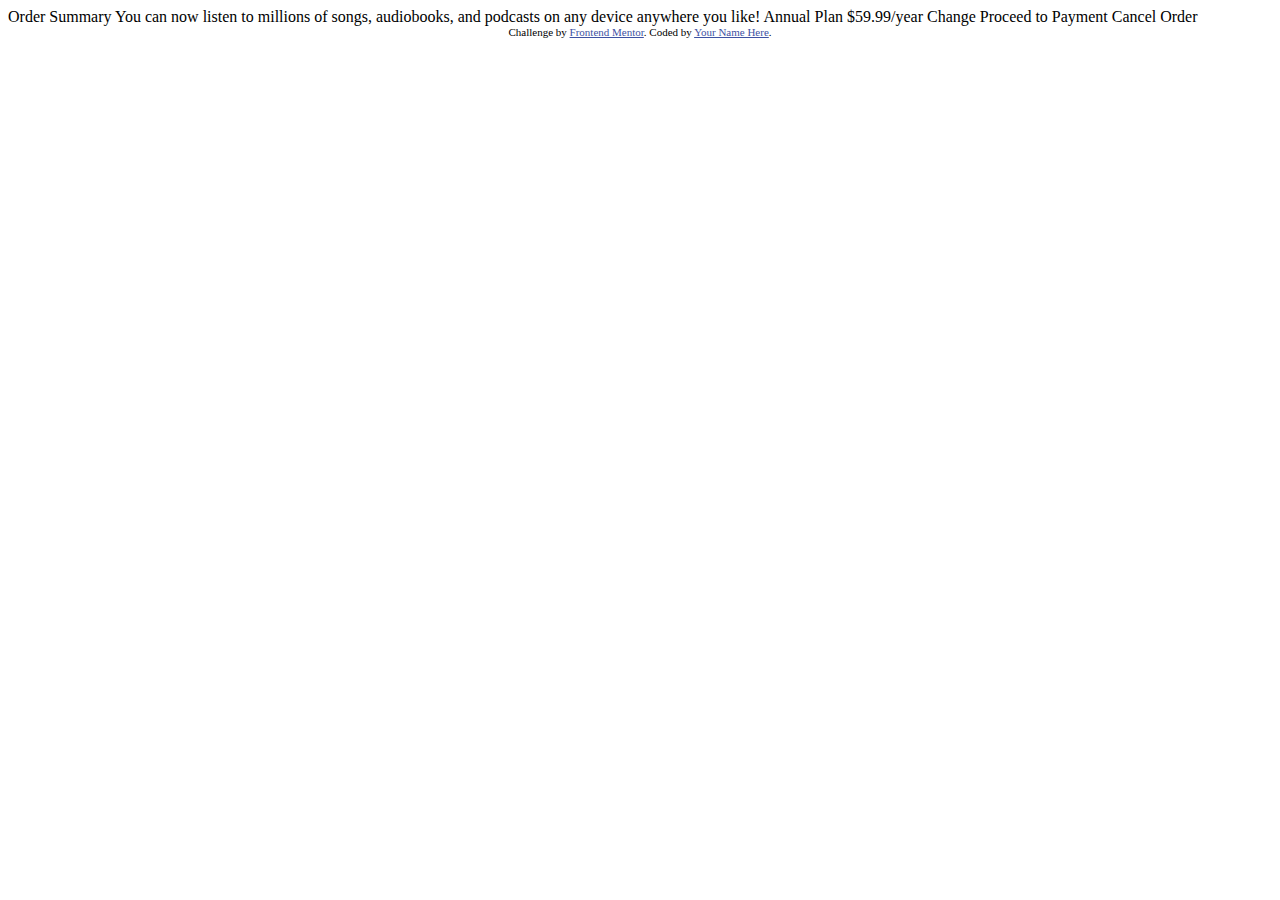
==== order-summary-component/index.html @ 6145dcf3 "Create challengers repo" ====
<!DOCTYPE html>
<html lang="en">
<head>
  <meta charset="UTF-8">
  <meta name="viewport" content="width=device-width, initial-scale=1.0"> <!-- displays site properly based on user's device -->

  <link rel="icon" type="image/png" sizes="32x32" href="./images/favicon-32x32.png">
  
  <title>Frontend Mentor | Order summary card</title>

  <!-- Feel free to remove these styles or customise in your own stylesheet 👍 -->
  <style>
    .attribution { font-size: 11px; text-align: center; }
    .attribution a { color: hsl(228, 45%, 44%); }
  </style>
</head>
<body>

  Order Summary

  You can now listen to millions of songs, audiobooks, and podcasts on any 
  device anywhere you like!

  Annual Plan
  $59.99/year

  Change

  Proceed to Payment
  Cancel Order
  
  <div class="attribution">
    Challenge by <a href="https://www.frontendmentor.io?ref=challenge" target="_blank">Frontend Mentor</a>. 
    Coded by <a href="#">Your Name Here</a>.
  </div>
</body>
</html>
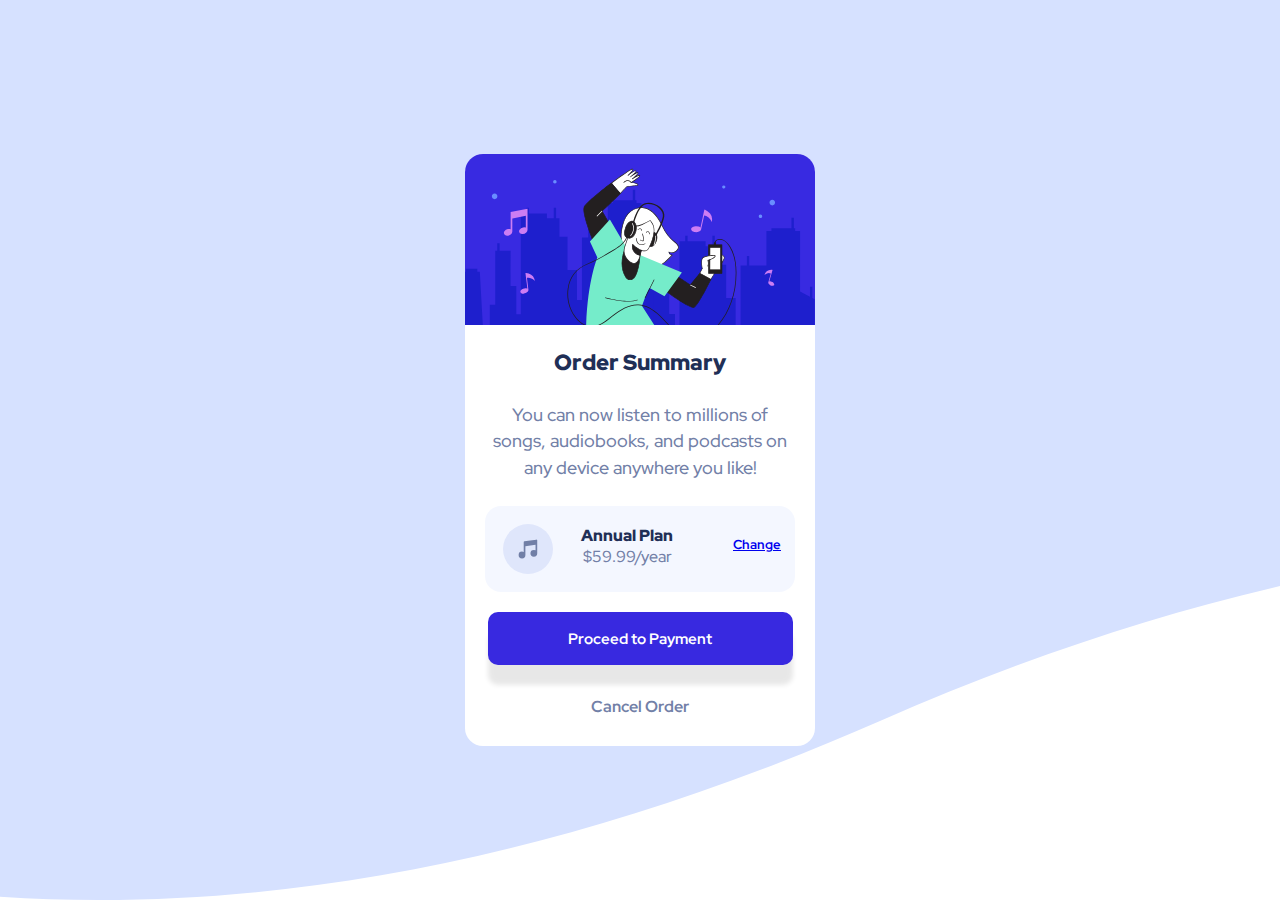
==== commit 78eeead5: "css" ====
--- a/order-summary-component/index.html
+++ b/order-summary-component/index.html
@@ -1,37 +1,36 @@
 <!DOCTYPE html>
 <html lang="en">
+
 <head>
   <meta charset="UTF-8">
-  <meta name="viewport" content="width=device-width, initial-scale=1.0"> <!-- displays site properly based on user's device -->
-
+  <meta name="viewport" content="width=device-width, initial-scale=1.0">
   <link rel="icon" type="image/png" sizes="32x32" href="./images/favicon-32x32.png">
-  
+  <link rel="stylesheet" href="style.css">
   <title>Frontend Mentor | Order summary card</title>
 
-  <!-- Feel free to remove these styles or customise in your own stylesheet 👍 -->
-  <style>
-    .attribution { font-size: 11px; text-align: center; }
-    .attribution a { color: hsl(228, 45%, 44%); }
-  </style>
 </head>
 <body>
+  <main class="main">
+    <div class="card">
+        <section class="card-hero">
+        <img src="images/illustration-hero.svg" alt="">
+        </section>
 
-  Order Summary
-
-  You can now listen to millions of songs, audiobooks, and podcasts on any 
-  device anywhere you like!
-
-  Annual Plan
-  $59.99/year
-
-  Change
-
-  Proceed to Payment
-  Cancel Order
-  
-  <div class="attribution">
-    Challenge by <a href="https://www.frontendmentor.io?ref=challenge" target="_blank">Frontend Mentor</a>. 
-    Coded by <a href="#">Your Name Here</a>.
-  </div>
+       <section class="card-content">
+          <h1>Order Summary</h1>
+          <p>You can now listen to millions of songs, audiobooks, and podcasts on any device anywhere you like!</p>
+          <div class="card-icon-music">
+            <img class="icon-music" src="images/icon-music.svg" alt="">
+            <div class="card-plan">
+              <span id="year">Annual Plan </span>
+              <span id="price">$59.99/year</span>
+            </div>
+            <a href="index.html">Change</a>
+          </div>
+          <input type="submit" value="Proceed to Payment">
+          <input type="reset" value="Cancel Order">
+       </section>
+    </div>
+  </main>
 </body>
 </html>--- a/order-summary-component/style.css
+++ b/order-summary-component/style.css
@@ -0,0 +1,122 @@
+@import url('https://fonts.googleapis.com/css2?family=Red+Hat+Display:wght@500;700;900&display=swap');
+
+
+* {
+    font-family: 'Red Hat Display', sans-serif;
+    margin: 0;
+    padding: 0;
+    box-sizing: border-box;
+}
+
+body {
+    display: flex;
+    align-items: center;
+    background: url(./images/pattern-background-mobile.svg) no-repeat;
+    background-size: cover;
+    min-height: 100vh;
+}
+
+.main {
+    max-width: 350px;
+    margin: 0 auto;
+    position: relative;
+}
+
+
+.card {
+    background-color: hsl(0, 0%, 100%);
+    text-align: center;
+    padding: 0px;
+    border-radius: 18px;
+    
+}
+
+.card img {
+    display: block;
+    width: 100%;
+    padding-top: 0%;
+    border-radius: 18px 18px 0px 0px;
+}
+
+.card-content h1 {
+    font-weight: 900;
+    font-size: 1.4em;
+    color: hsl(223, 47%, 23%);
+    margin: 22px;
+}
+
+.card-content p {
+    font-weight: 500;
+    font-size: 1.1em;
+    line-height: 1.5;
+    color: hsl(224, 23%, 55%);
+    margin: 25px;
+}
+
+.card-icon-music {
+    display: flex;
+    align-items: flex-start;
+    background-color: hsla(225, 100%, 94%, 0.37);
+    margin: 20px;
+    border-radius: 16px;
+}
+
+.card-icon-music img {
+    display: flex;
+    align-items: start;
+    width: 50px;
+    margin: 18px;
+    box-shadow: 1px  rgba(0, 0, 0, 0.384);
+}
+
+.card-icon-music a {
+    font-weight: 700;
+    font-size: 0.8rem;
+    margin: 30px 0px 0px 50px;
+}
+
+.card-plan {
+    margin: 10px;
+}
+
+#year {
+    display: block;
+    font-weight: 900;
+    font-size: 1em;
+    color: hsl(223, 47%, 23%);
+    margin-top: 9px;
+}
+
+#price {
+    display: block;
+    font-weight: 500;
+    font-size: 1em;
+    color: hsl(224, 23%, 55%);
+    margin-bottom: 5px;
+}
+
+input[type=submit] {
+    display: inline-block;
+    font-weight: 700;
+    font-size: 0.96em;
+    background-color: hsl(245, 75%, 52%);
+    color: white;
+    height: 53px;
+    padding-inline: 23%;
+    margin-bottom: 31px;
+    border-radius: 10px;
+    border: 0px;
+    box-shadow: 0px 20px 5px hsla(0, 0%, 0%, 0.096);
+}
+
+input[type=reset] {
+    display: inline-block;
+    font-weight: 700;
+    font-size: 1em;
+    background-color: white;
+    color: hsl(224, 23%, 55%);
+    height: 20px;
+    padding-inline: 20%;
+    margin-bottom: 30px;
+    border-style: none;
+}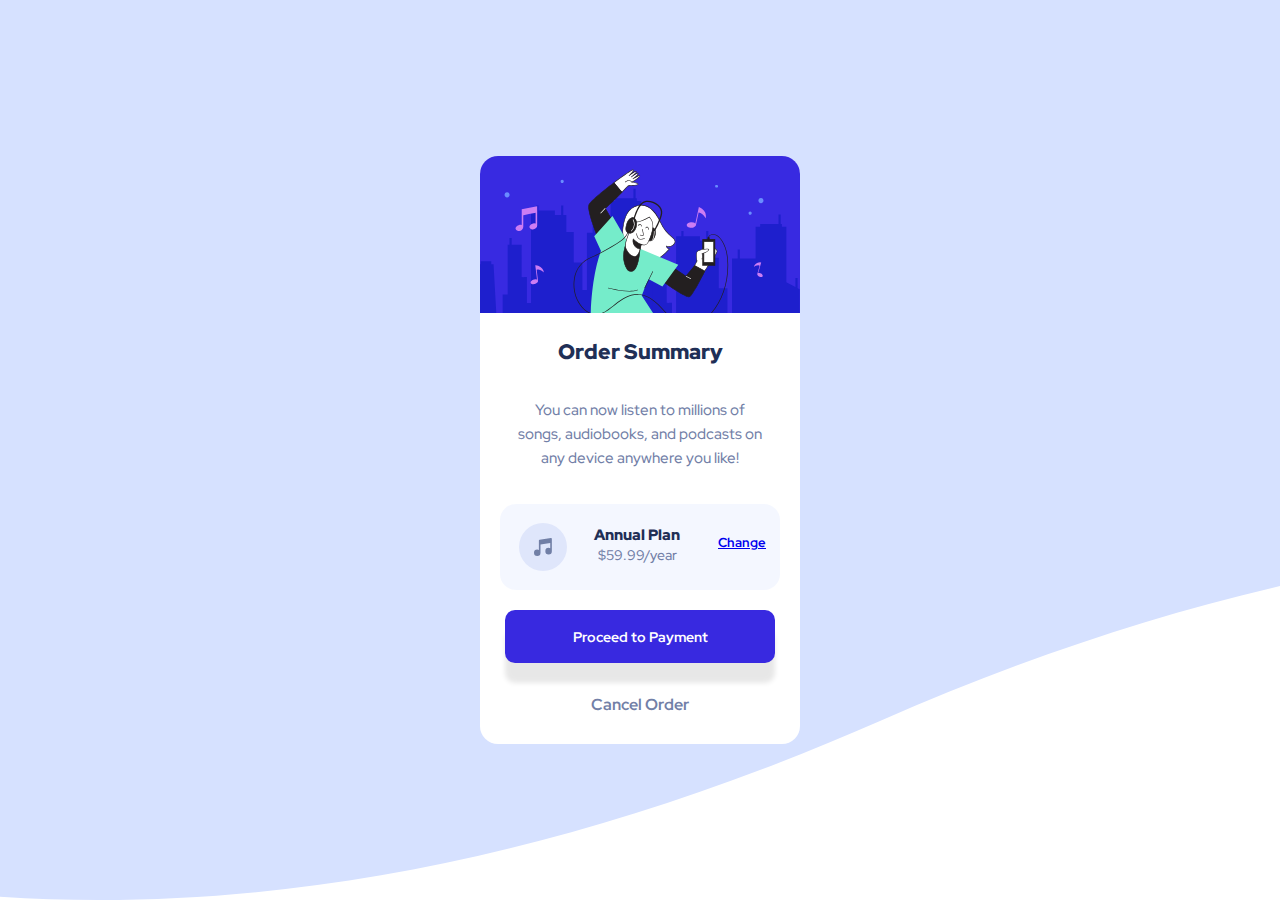
==== commit 9c77fe1d: "Finalizado" ====
--- a/order-summary-component/index.html
+++ b/order-summary-component/index.html
@@ -6,6 +6,7 @@
   <meta name="viewport" content="width=device-width, initial-scale=1.0">
   <link rel="icon" type="image/png" sizes="32x32" href="./images/favicon-32x32.png">
   <link rel="stylesheet" href="style.css">
+  <link rel="stylesheet" href="media.css">
   <title>Frontend Mentor | Order summary card</title>
 
 </head>
@@ -25,7 +26,7 @@
               <span id="year">Annual Plan </span>
               <span id="price">$59.99/year</span>
             </div>
-            <a href="index.html">Change</a>
+            <a href="#">Change</a>
           </div>
           <input type="submit" value="Proceed to Payment">
           <input type="reset" value="Cancel Order">
--- a/order-summary-component/style.css
+++ b/order-summary-component/style.css
@@ -22,13 +22,12 @@
     position: relative;
 }
 
-
 .card {
     background-color: hsl(0, 0%, 100%);
     text-align: center;
     padding: 0px;
     border-radius: 18px;
-    
+    margin: 15px;
 }
 
 .card img {
@@ -40,17 +39,17 @@
 
 .card-content h1 {
     font-weight: 900;
-    font-size: 1.4em;
+    font-size: 1.3em;
     color: hsl(223, 47%, 23%);
-    margin: 22px;
+    margin: 25px;
 }
 
 .card-content p {
     font-weight: 500;
-    font-size: 1.1em;
-    line-height: 1.5;
+    font-size: 0.95rem;
+    line-height: 1.6;
     color: hsl(224, 23%, 55%);
-    margin: 25px;
+    margin: 33px;
 }
 
 .card-icon-music {
@@ -64,49 +63,55 @@
 .card-icon-music img {
     display: flex;
     align-items: start;
-    width: 50px;
-    margin: 18px;
-    box-shadow: 1px  rgba(0, 0, 0, 0.384);
+    width: 48px;
+    margin: 19px;
+    box-shadow: 1px rgba(0, 0, 0, 0.384);
 }
 
 .card-icon-music a {
     font-weight: 700;
     font-size: 0.8rem;
-    margin: 30px 0px 0px 50px;
+    margin: 30px 0px 0px 30px;
+    cursor: pointer;
 }
 
 .card-plan {
-    margin: 10px;
+    margin: 8px;
 }
 
-#year {
+span#year {
     display: block;
     font-weight: 900;
-    font-size: 1em;
+    font-size: 0.96em;
     color: hsl(223, 47%, 23%);
-    margin-top: 9px;
+    margin-top: 12px;
 }
 
-#price {
+span#price {
     display: block;
     font-weight: 500;
-    font-size: 1em;
+    font-size: 0.9em;
     color: hsl(224, 23%, 55%);
-    margin-bottom: 5px;
+    margin-bottom: 3px;
 }
 
 input[type=submit] {
     display: inline-block;
     font-weight: 700;
-    font-size: 0.96em;
+    font-size: 0.9em;
     background-color: hsl(245, 75%, 52%);
     color: white;
     height: 53px;
-    padding-inline: 23%;
+    padding-inline: 21%;
     margin-bottom: 31px;
     border-radius: 10px;
     border: 0px;
     box-shadow: 0px 20px 5px hsla(0, 0%, 0%, 0.096);
+}
+
+input[type=submit]:hover {
+    cursor: pointer;
+    background-color: hsl(224, 23%, 55%);
 }
 
 input[type=reset] {
@@ -119,4 +124,9 @@
     padding-inline: 20%;
     margin-bottom: 30px;
     border-style: none;
+}
+
+input[type=reset]:hover {
+    cursor: pointer;
+    color: hsl(223, 47%, 23%);
 }--- a/order-summary-component/media.css
+++ b/order-summary-component/media.css
@@ -0,0 +1,67 @@
+@media screen and (min-width: 1440px) {
+
+    body {
+        background: url(./images/pattern-background-desktop.svg) no-repeat;
+        background-size: cover;
+        min-height: 100vh;
+        min-width: 100vw;
+    }
+
+    .card {
+        margin: 0px;
+    }
+
+    .card-content {
+        padding: 8px;
+    }
+
+    .card-content h1 {
+        font-size: 1.6em;
+    }
+
+    .card-content p {
+        font-size: 0.9rem;
+    }
+
+    .card-icon-music {
+        margin: 20px;
+    }
+
+    .card-icon-music img {
+        width: 38px;
+        margin: 19px;
+    }
+
+    .card-icon-music a {
+        font-size: 0.7rem;
+        margin: 30px 0px 0px 50px;
+    }
+
+    .card-plan {
+        margin: 8px;
+    }
+
+    span#year {
+        font-size: 0.9em;
+    }
+
+    span#price {
+        font-size: 0.8em;
+    }
+
+    input[type=submit] {
+        font-size: 0.8em;
+        height: 40px;
+        padding-inline: 24%;
+        margin-bottom: 31px;
+        border-radius: 10px;
+
+    }
+
+    input[type=reset] {
+        font-size: 0.8em;
+        height: 20px;
+        padding-inline: 24%;
+        margin-bottom: 31px;
+    }
+}